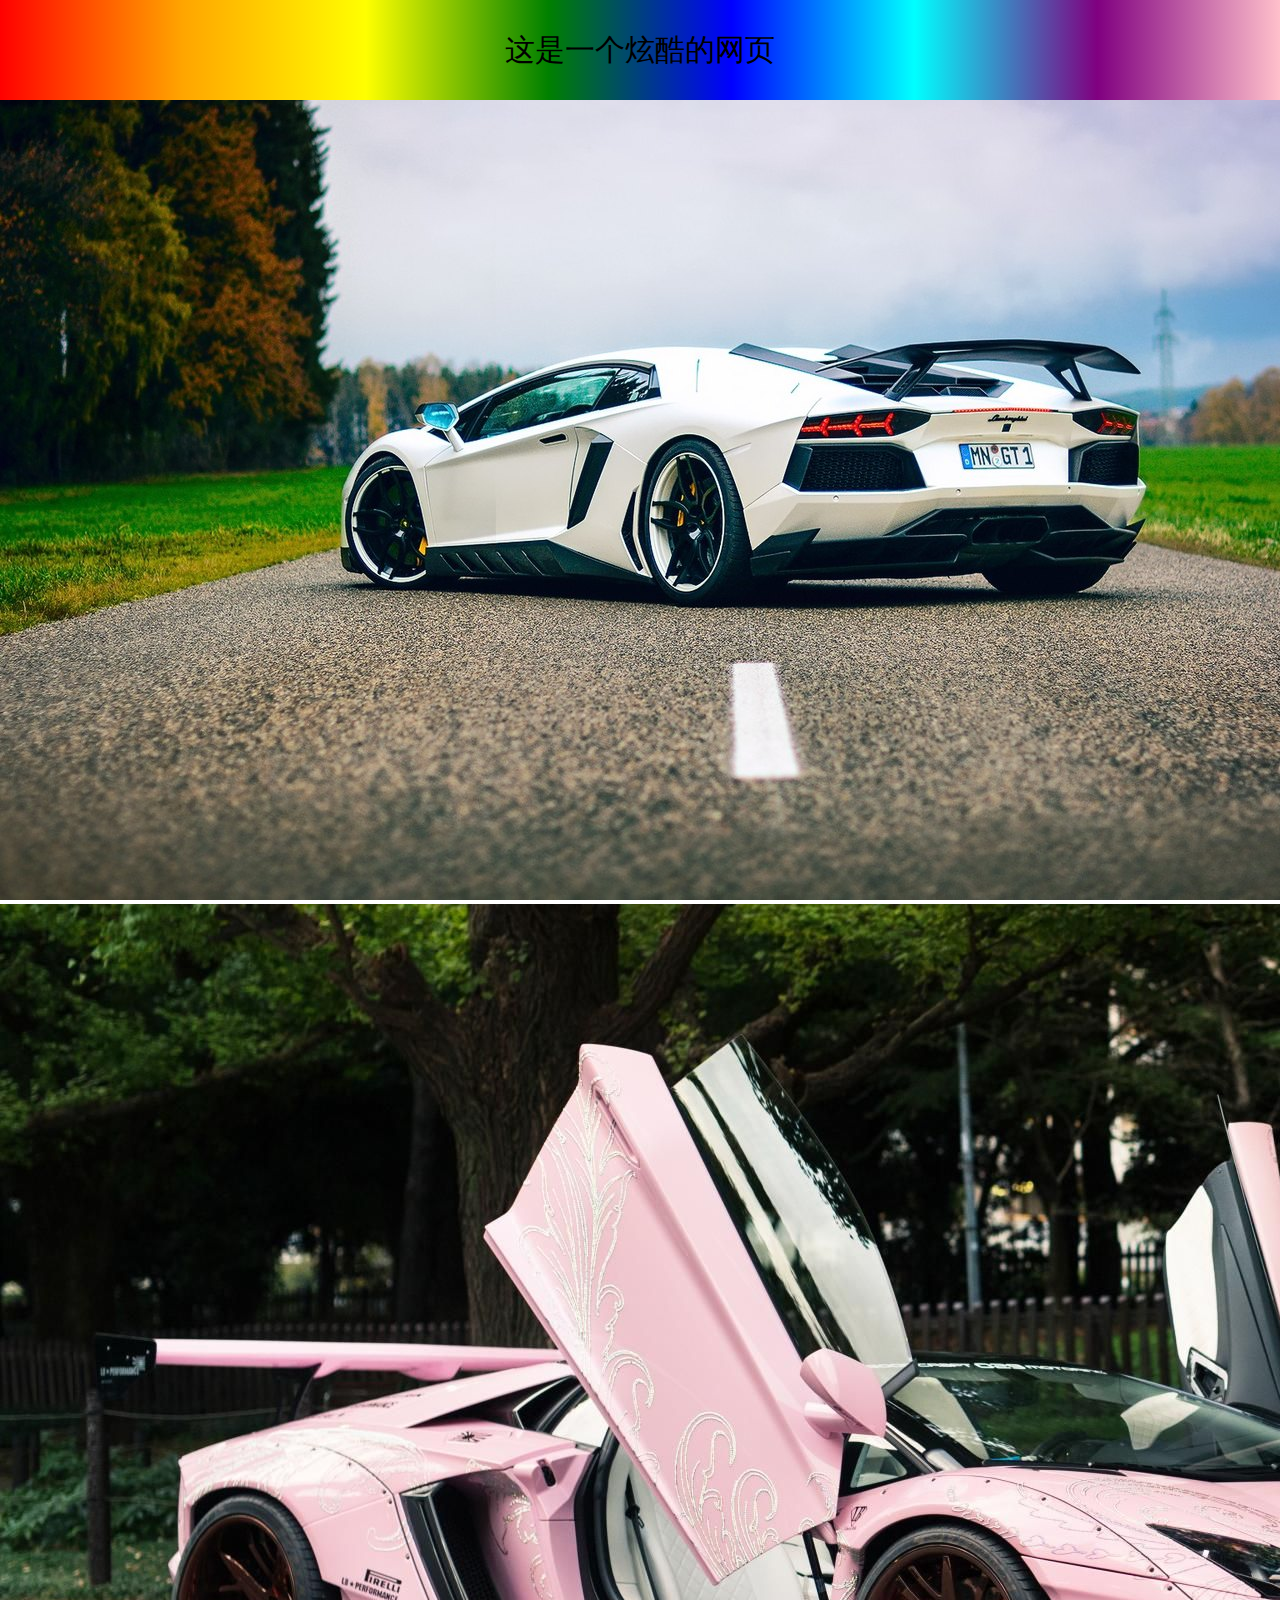
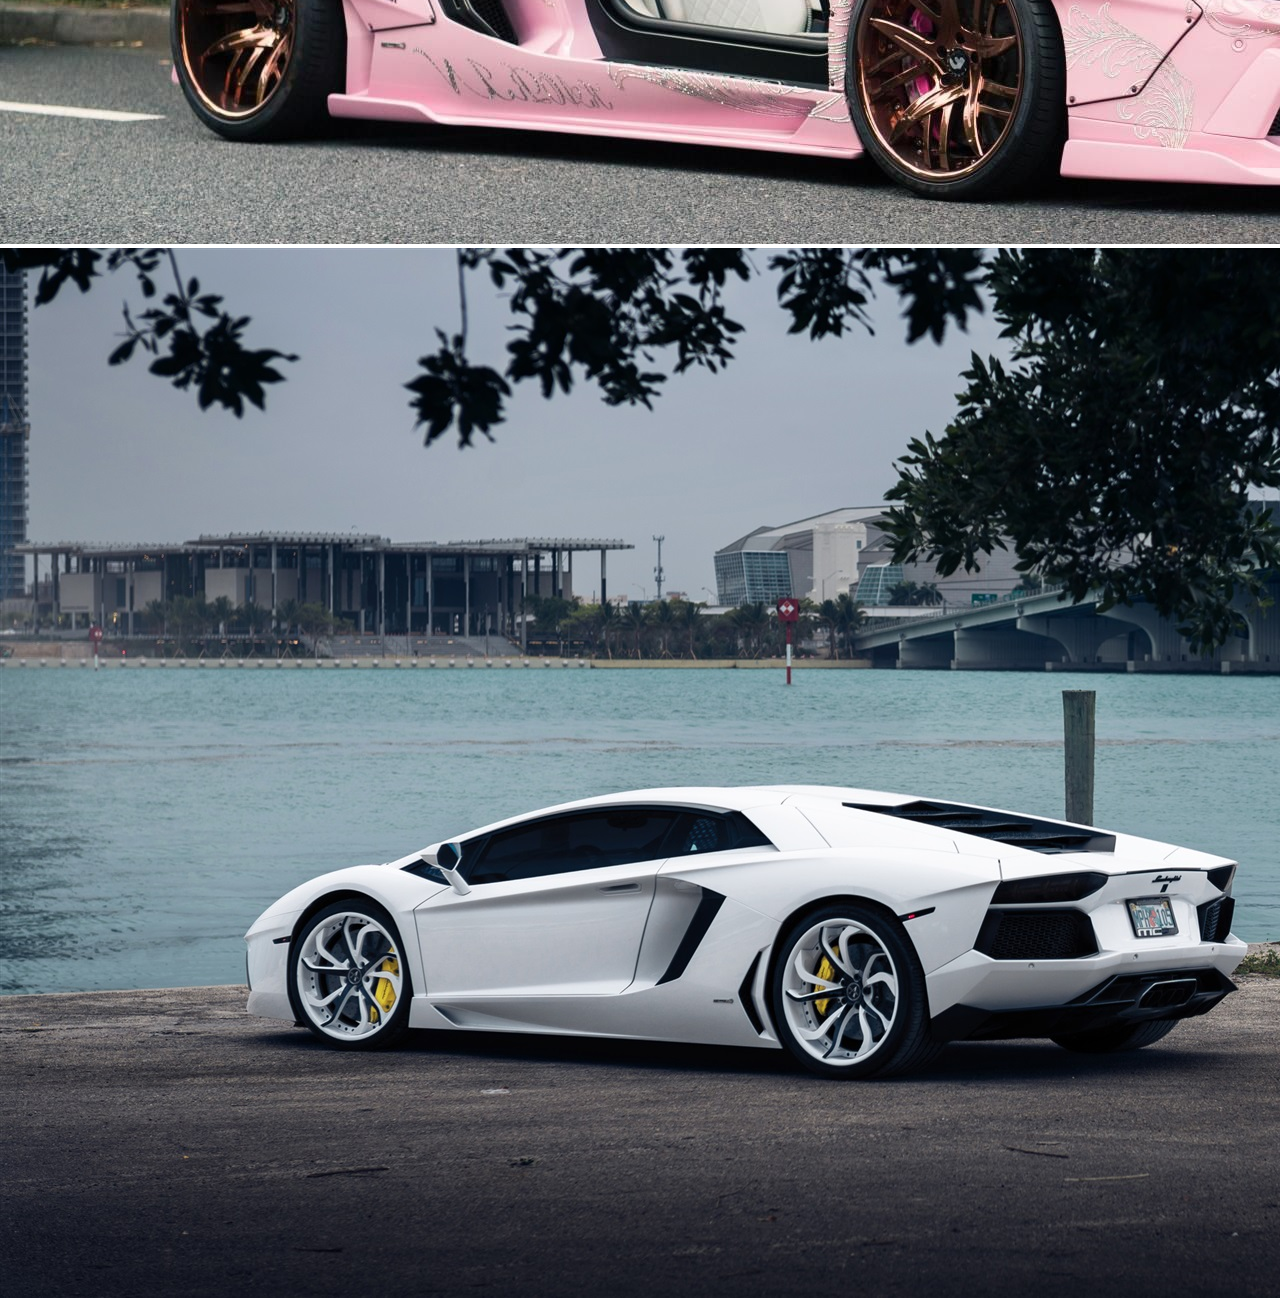
==== index.html @ 6c04ede2 "个人网页" ====
<!DOCTYPE html>
<html lang="en">
<head>
    <meta charset="UTF-8">
    <meta name="viewport" content="width=device-width, initial-scale=1.0">
    <meta http-equiv="X-UA-Compatible" content="ie=edge">
    <title>Document</title>
    <style>
        * {
            padding: 0;
            margin: 0;
        }
    .header {
        width: 100%;
        height: 100px;
        background: linear-gradient(to right,red,orange, yellow, green, blue, cyan, purple, pink);
        position: fixed;
        left: 0;
        top: 0;
        text-align: center;
        line-height: 100px;
        font-size: 30px;
    }

    .box {
        width: 100%;
        height: 100%;
        overflow: hidden;
    }

    a {
        display: block;
        width: 100%;
        height: 100%;
    }
    </style>
</head>
<body>
    <div class="header">这是一个炫酷的网页</div>
    <div class="box">
        <a href="#">
            <img src="./222222.png" alt="">
        </a>
        <a href="#">
            <img src="./11.png" alt="">
        </a>
        <a href="#">
            <img src="./33.png" alt="">
        </a>
    </div>
</body>
</html>
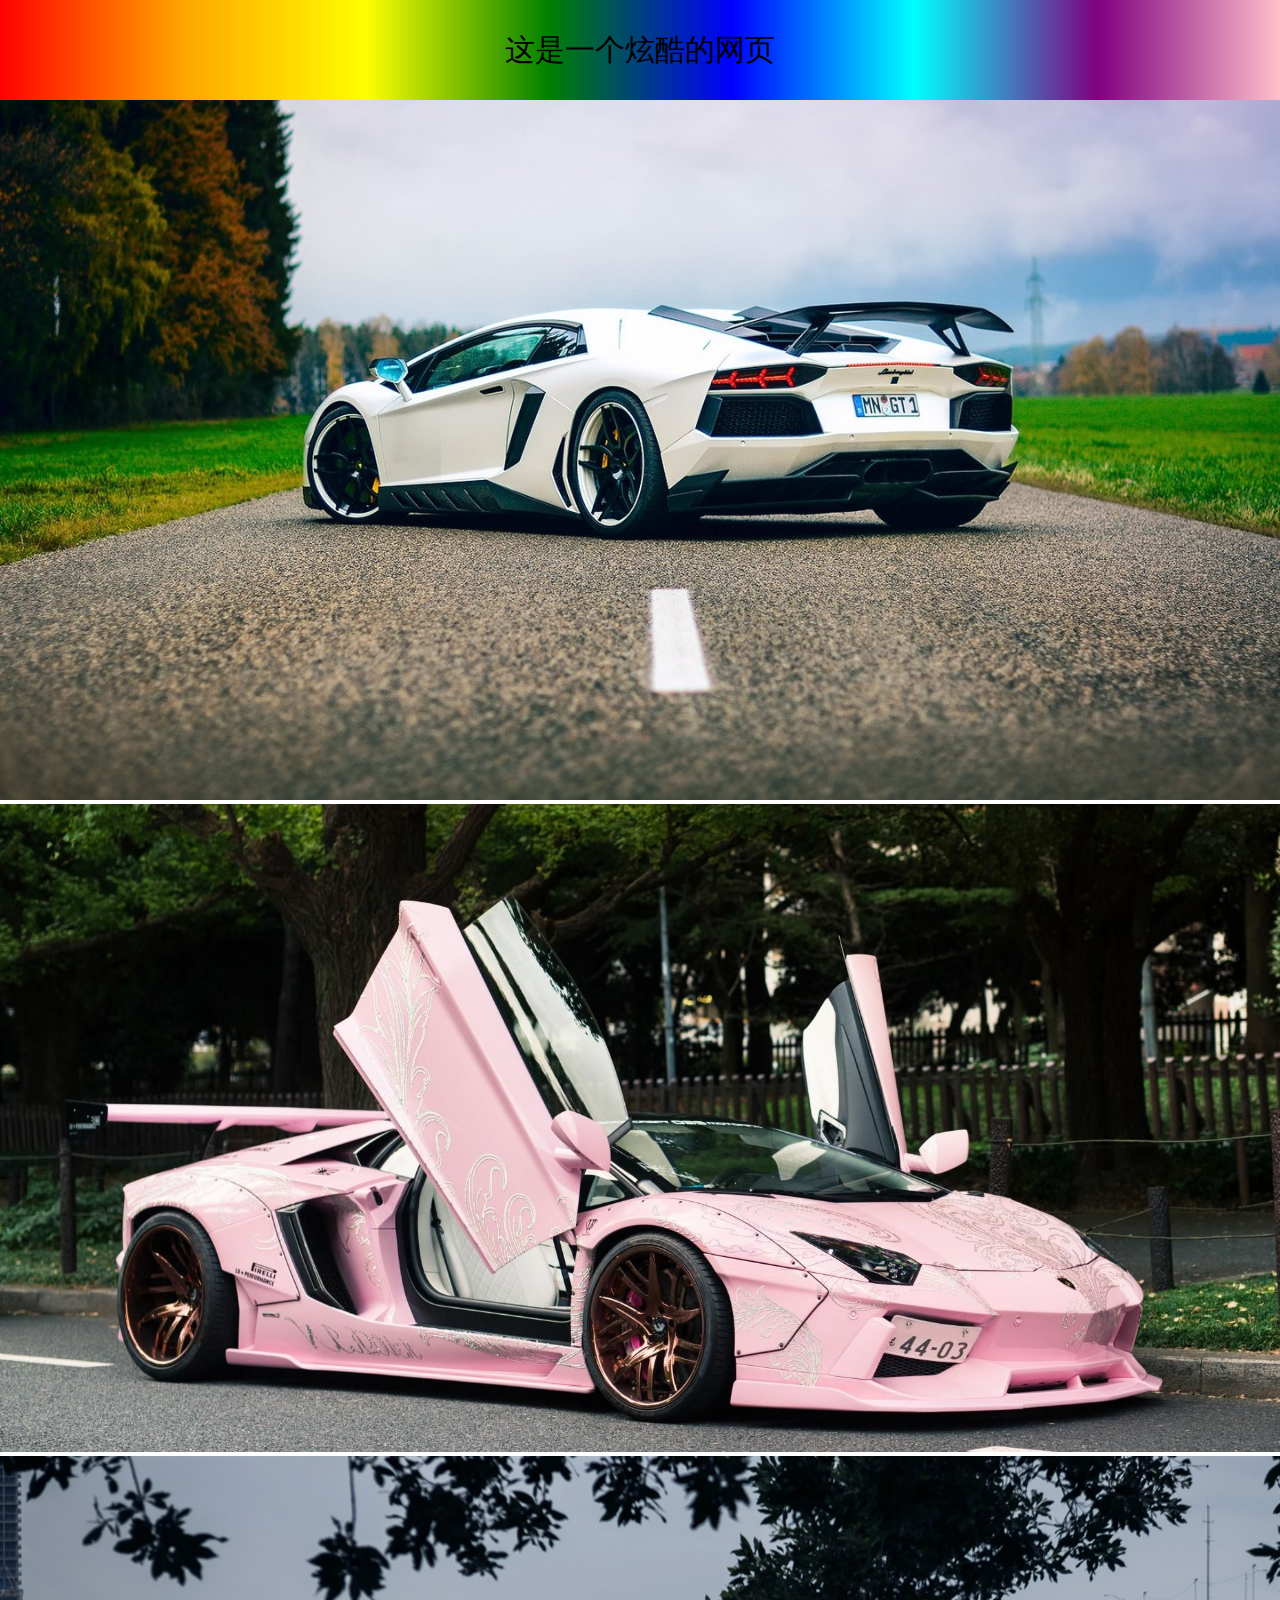
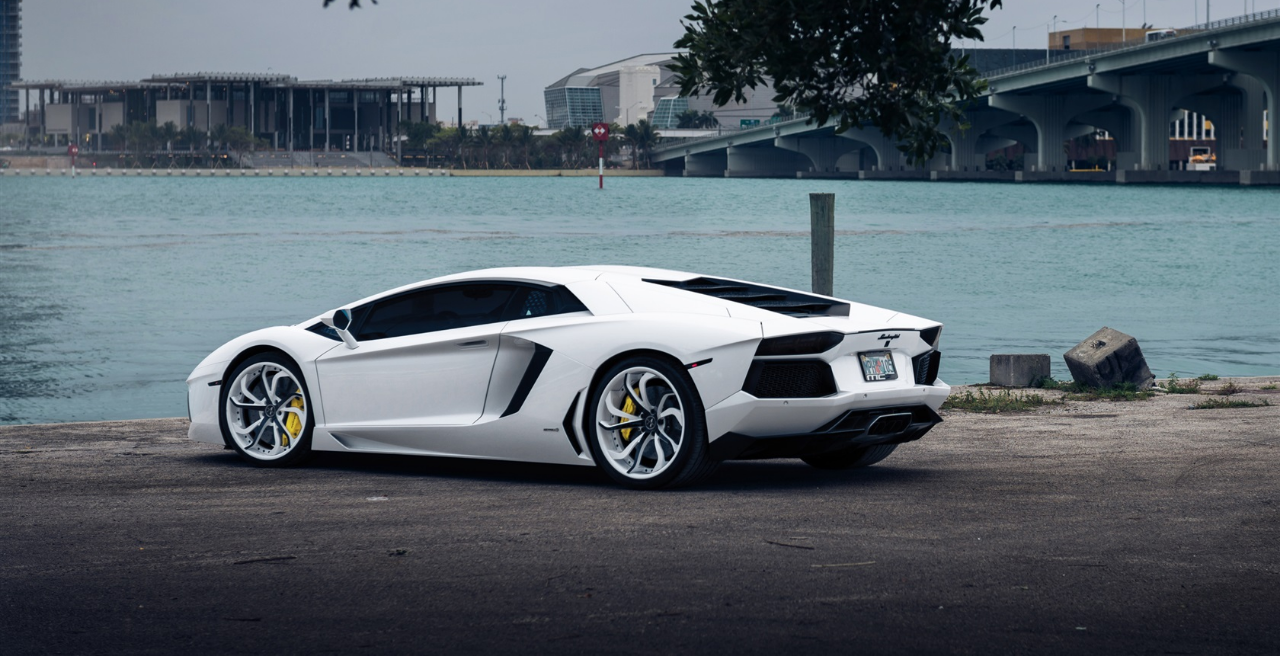
==== commit 61cc9cf8: "个人网页完成" ====
--- a/index.html
+++ b/index.html
@@ -33,6 +33,9 @@
         width: 100%;
         height: 100%;
     }
+    img {
+        width: 100%;
+    }
     </style>
 </head>
 <body>
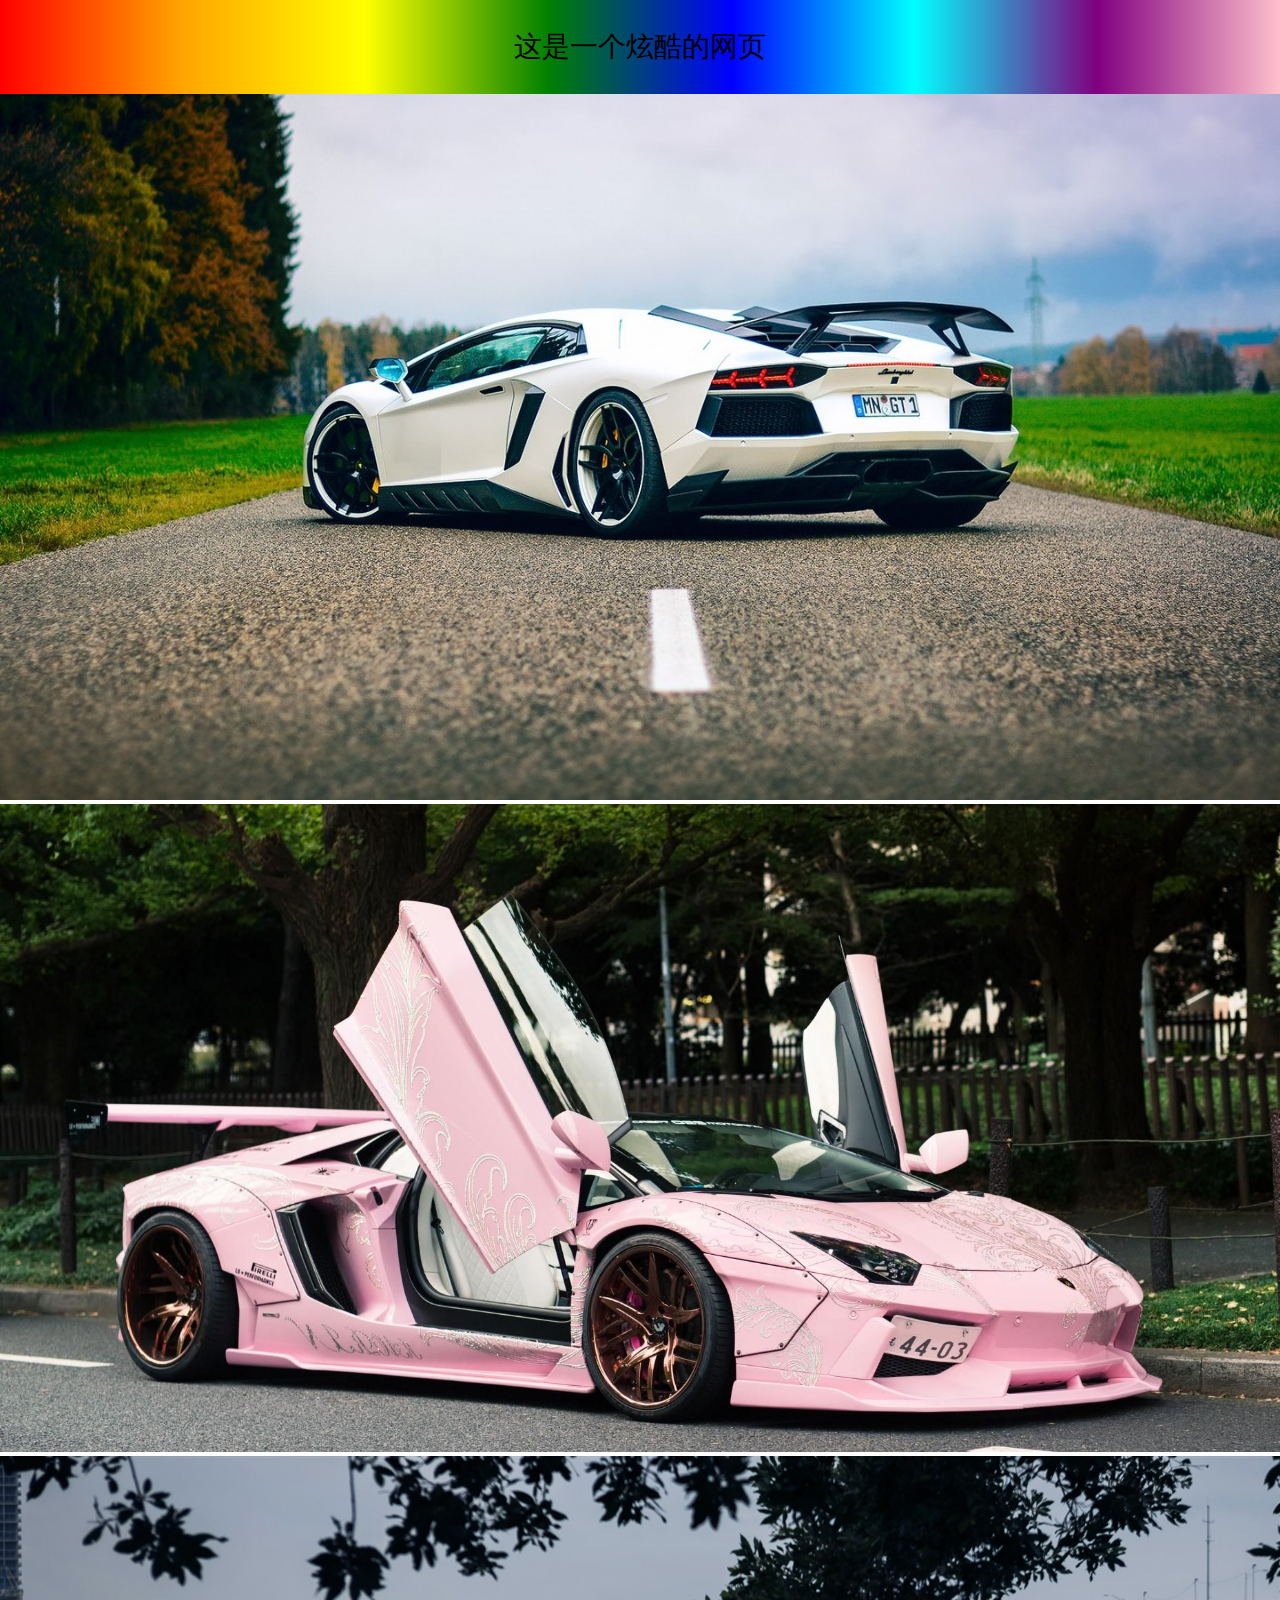
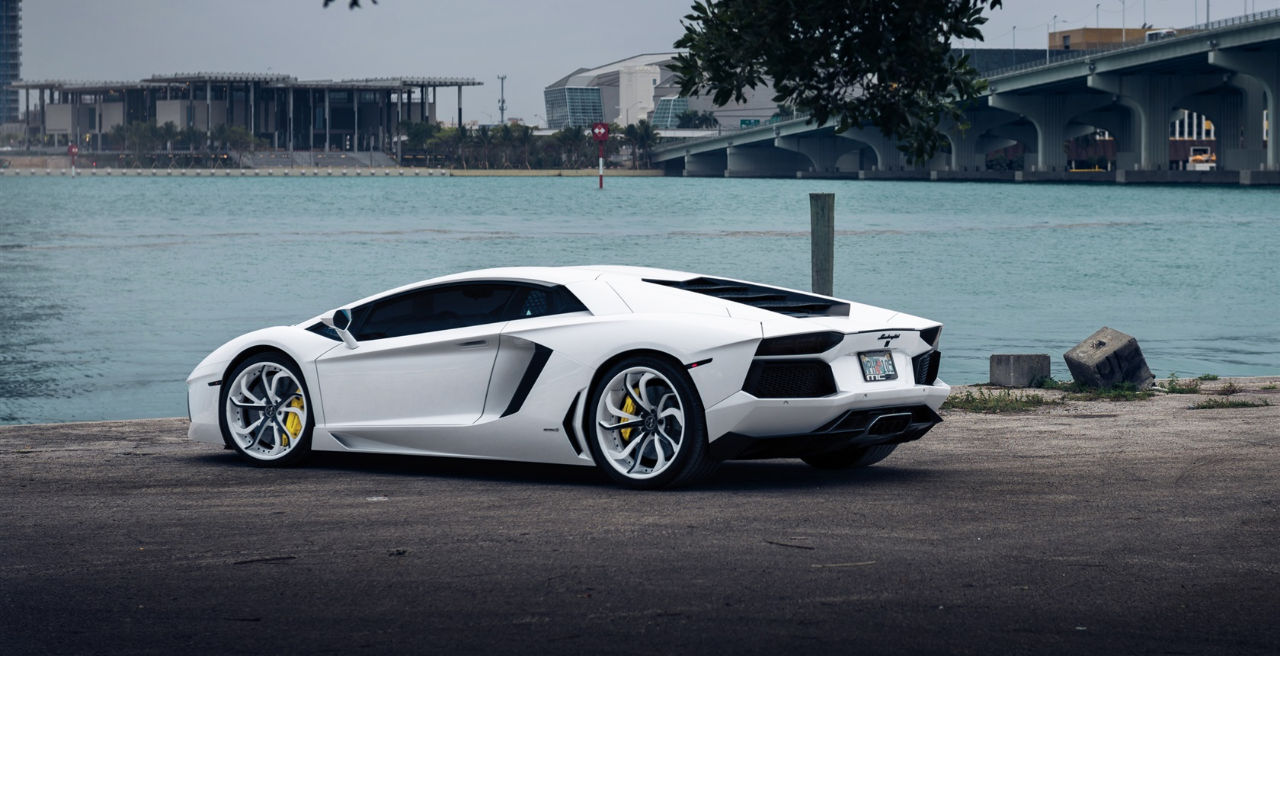
==== commit 8ff30f7e: "个人网页完成" ====
--- a/index.html
+++ b/index.html
@@ -1,5 +1,6 @@
 <!DOCTYPE html>
 <html lang="en">
+
 <head>
     <meta charset="UTF-8">
     <meta name="viewport" content="width=device-width, initial-scale=1.0">
@@ -10,34 +11,37 @@
             padding: 0;
             margin: 0;
         }
-    .header {
-        width: 100%;
-        height: 100px;
-        background: linear-gradient(to right,red,orange, yellow, green, blue, cyan, purple, pink);
-        position: fixed;
-        left: 0;
-        top: 0;
-        text-align: center;
-        line-height: 100px;
-        font-size: 30px;
-    }
 
-    .box {
-        width: 100%;
-        height: 100%;
-        overflow: hidden;
-    }
+        .header {
+            width: 100%;
+            height: 100px;
+            background: linear-gradient(to right, red, orange, yellow, green, blue, cyan, purple, pink);
+            position: fixed;
+            left: 0;
+            top: 0;
+            text-align: center;
+            line-height: 100px;
+            font-size: 30px;
+        }
 
-    a {
-        display: block;
-        width: 100%;
-        height: 100%;
-    }
-    img {
-        width: 100%;
-    }
+        .box {
+            width: 100%;
+            height: 100%;
+            overflow: hidden;
+        }
+
+        a {
+            display: block;
+            width: 100%;
+            height: 100%;
+        }
+
+        img {
+            width: 100%;
+        }
     </style>
 </head>
+
 <body>
     <div class="header">这是一个炫酷的网页</div>
     <div class="box">
@@ -52,4 +56,15 @@
         </a>
     </div>
 </body>
+<script>
+    window.onload = function () {
+        function shipei() {
+            var width = document.documentElement.clientWidth;
+            document.body.style.zoom = width / 1366;
+        }
+        shipei();
+        window.onresize = shipei;
+    }
+</script>
+
 </html>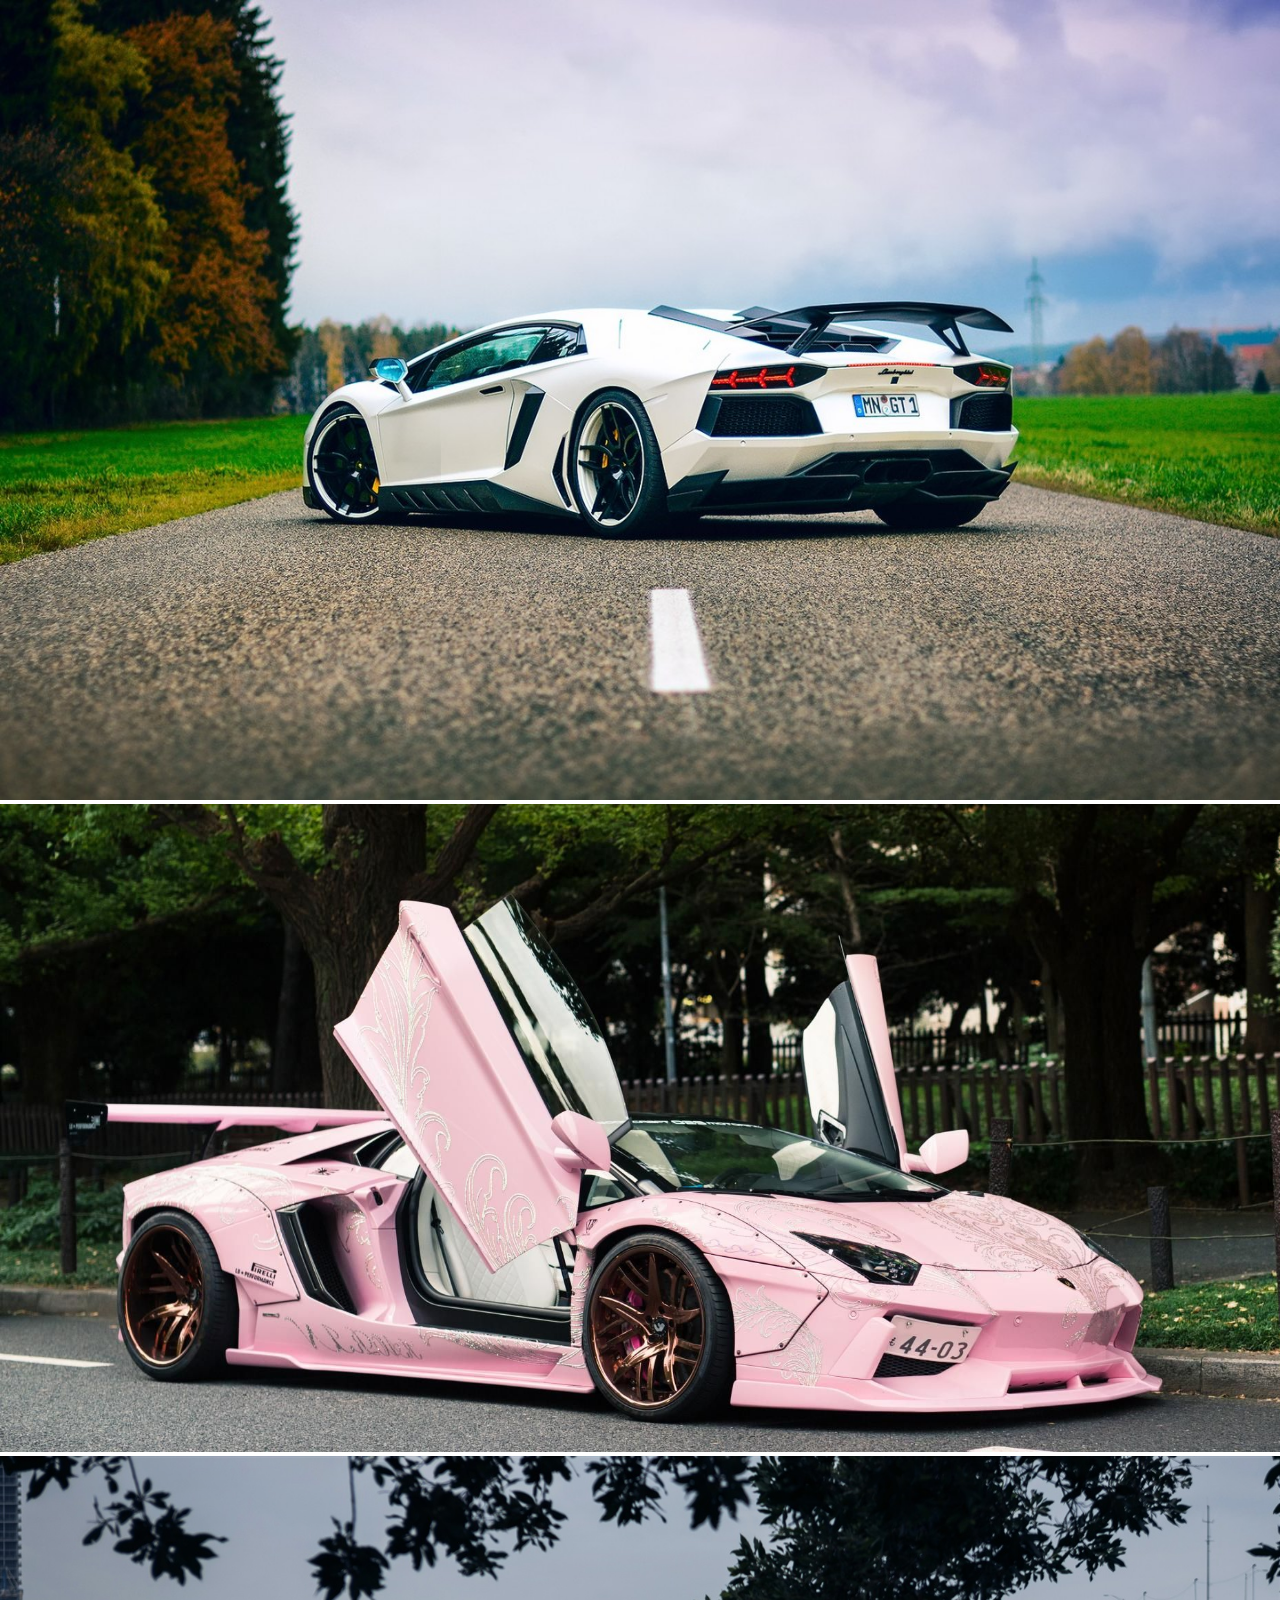
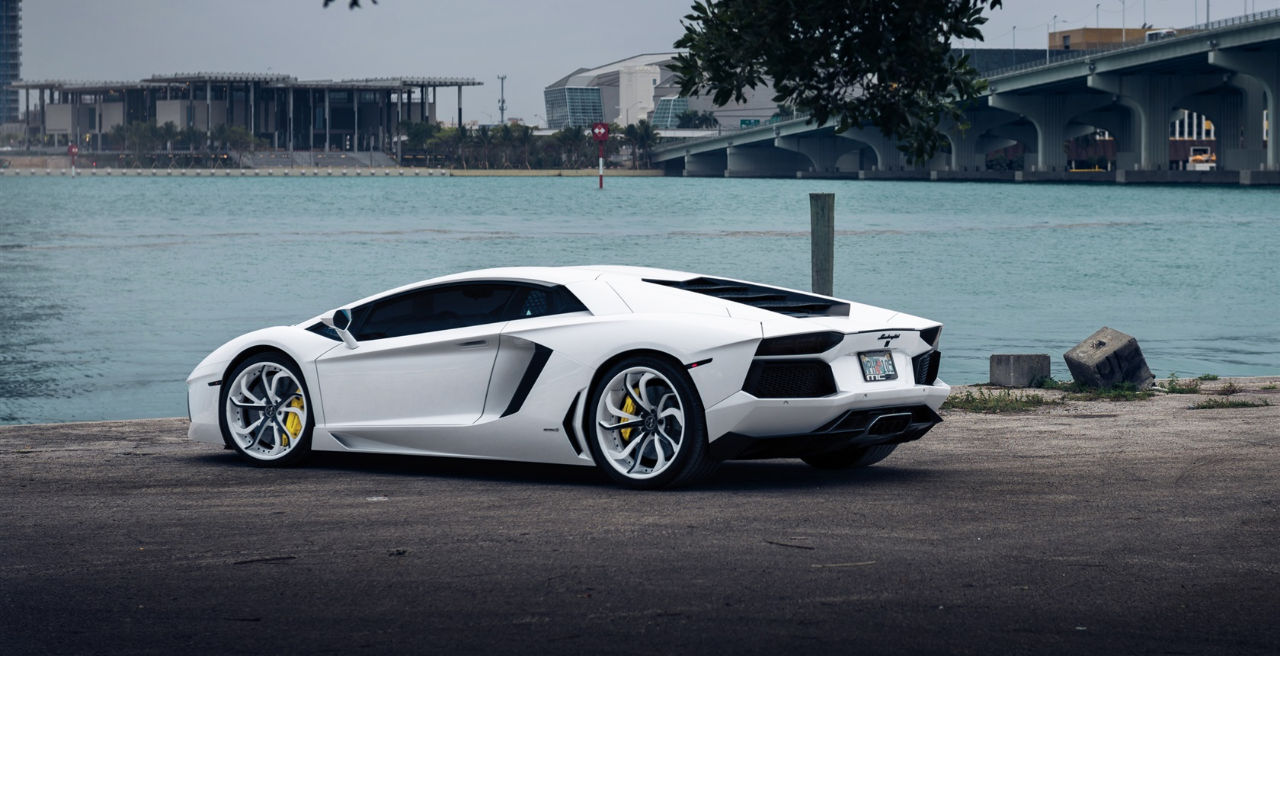
==== commit a3caaa85: "个人网页制作" ====
--- a/index.html
+++ b/index.html
@@ -12,7 +12,7 @@
             margin: 0;
         }
 
-        .header {
+        /* .header {
             width: 100%;
             height: 100px;
             background: linear-gradient(to right, red, orange, yellow, green, blue, cyan, purple, pink);
@@ -22,7 +22,7 @@
             text-align: center;
             line-height: 100px;
             font-size: 30px;
-        }
+        } */
 
         .box {
             width: 100%;
@@ -43,7 +43,7 @@
 </head>
 
 <body>
-    <div class="header">这是一个炫酷的网页</div>
+    <!-- <div class="header">这是一个炫酷的网页</div> -->
     <div class="box">
         <a href="#">
             <img src="./222222.png" alt="">
